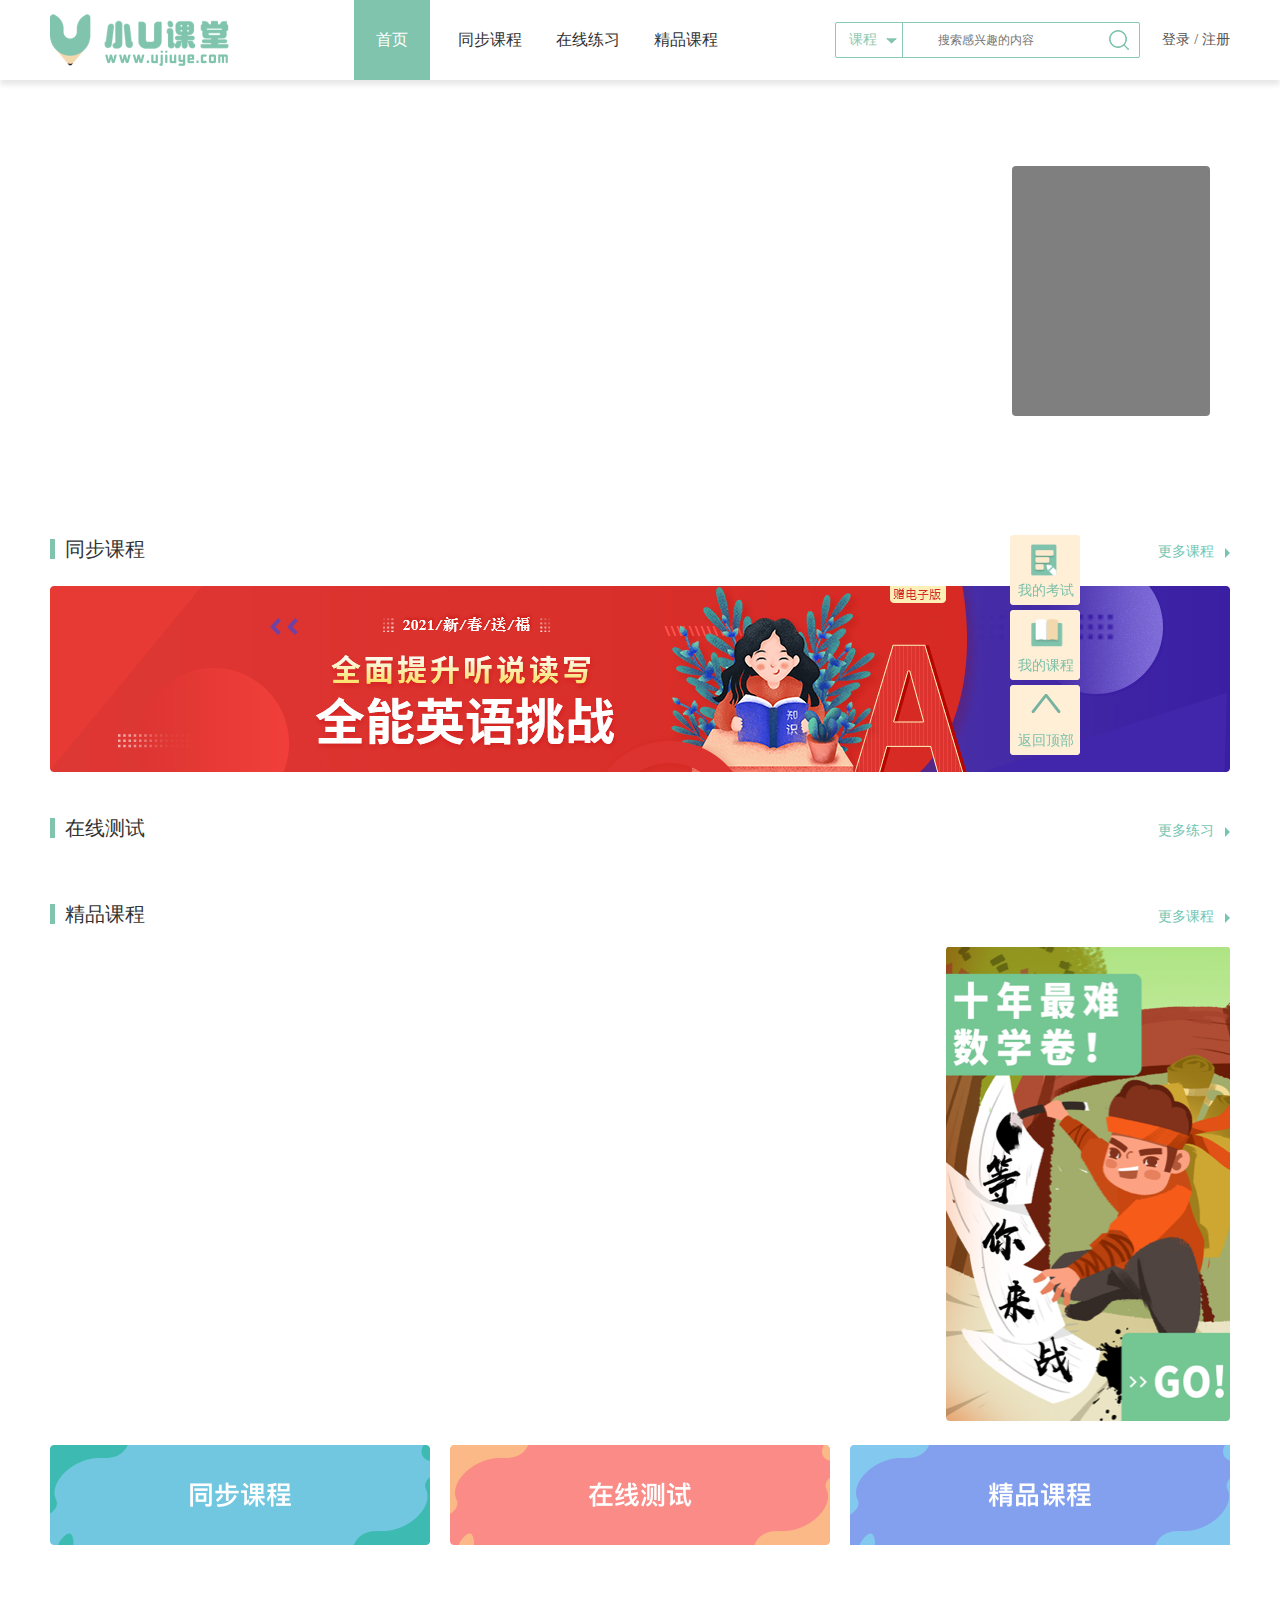
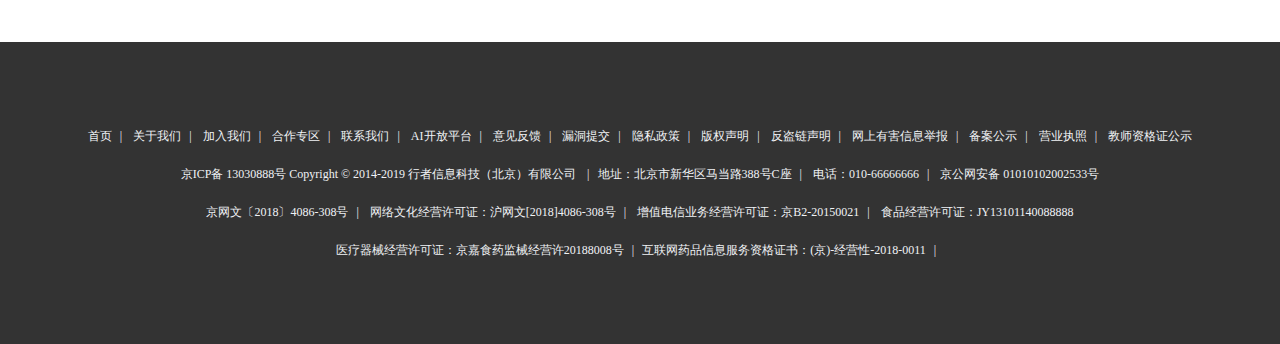
==== index.html @ e3e8c374 "首次提交" ====
<!DOCTYPE html>
<html lang="en">
<head>
    <meta charset="UTF-8">
    <meta http-equiv="X-UA-Compatible" content="IE=edge">
    <meta name="keywords" content="IT培训机构_大学生IT培训中心_靠谱IT培训学校推荐_优就业 ..">
    <meta name="description" content="优就业与百度合作提供0息贷款服务. 热门Java全栈开发课程零 ... 学员专享. 推荐就业; 全程面授; 免费食宿; 免息贷款; 免费试学; 中公购书补助; 网课赠送; 免费重修 ...">
    <meta name="viewport" content="width=device-width, initial-scale=1.0">
    <title>小U课题——首页</title>
    <link rel="icon" href="./bitbug_favicon.ico">
    <link rel="stylesheet" href="./CSS/reset.css">
    <link rel="stylesheet" href="./CSS/public.css">
    <link rel="stylesheet" href="./CSS/index.css">
    <link rel="stylesheet" href="./CSS/demo.css">
    <link rel="stylesheet" href="./CSS/reg.css">
    <script async="async" src="../小U课堂/JS/data.js"></script>
    <script async="async" src="../小U课堂/JS/ujiuye.js"></script>
    <script async="async" src="../小U课堂/JS/index.js"></script>
    <script async="async" src="./JS/login.js"></script>
    <style>
        .main_title2 ul li .txt .right {
            margin-top: 3px;
        }
    </style>
</head>
<body>
    <div class="headerLine">
        <!-- header public.css -->
        <div class="header">
            <div class="inner clearfix">
            <!-- logo图 -->
                <div class="logo fl">
                <h1 id="top">
                    <a href="#">
                    <img src="./images/logo.png" alt="logo">
                </a>
            </h1>
                </div>
            <!-- 右侧登录注册 -->
                <div class="login fr">
                    <div class="loginText">
                        <span class="login1">登录</span>
                        <span>/</span>
                        <span class="reg">注册</span>
                    </div>
                    <img src="./img/login/user.png" alt="user">
                    <div class="userlist">
                        <ul>
                            <li><a href="javascript:;">我是用户名</a></li>
                            <li><a href="javascript:;">课程中心</a></li>
                            <li><a href="javascript:;">订单中心</a></li>
                            <li><a href="javascript:;">资金管理</a></li>
                            <li><a href="./fourth.html">个人中心</a></li>
                            <li class="out"><a href="javascript:;">退出登陆</a></li>
                        </ul>
                    </div>
                </div>
            <!-- 导航栏 -->
                <div class="nav fl">
                <ul class="clearfix">
                    <li><a href="./index.html" class="active">首页</a></li>
                    <li><a href="./third.html">同步课程</a></li>
                    <li><a href="./second.html">在线练习</a></li>
                    <li><a href="./fifth.html">精品课程</a></li>
                </ul>
                </div>
            <!-- 搜索框 -->
                <form action="#" name="xxx" class="fr">
                    <select name="YYY" class="fl">
                        <option value="课程">课程</option>
                        <option value="课程">课程</option>
                    </select>
                    <input type="text" placeholder="搜索感兴趣的内容" class="fl">
                    <input type="submit" value="" class="fl">
                </form>
            </div>
        </div>
    </div>
    <!-- banner index.css -->
    <div class="banner inner">
        <ul class="banner_pic">
        </ul>
        <ul class="banner_title">
        </ul>
    </div>
    <!-- main index.css -->
    <div class="main clearfix">
        <!-- 同步课程 -->
        <div class="main_title" id="subject">
            <!-- 标题栏 -->
            <div class="title clearfix">
                <h2 class="fl">同步课程</h2>
                <a href="#" class="fr">更多课程</a>
            </div>
            <!-- 广告栏 -->
            <div class="main_banner1" class="clearfix">
                <ul class="syn_Oul clearfix">
                    <!-- <li>
                        <div class="pic">
                            <img src="./images/banner4.png" alt="banner4">
                            <span>人教版</span>
                            <div class="pic_bgd clearfix">
                                <p class="fl">1000人在学习</p>
                            </div>
                        </div> 
                        <div class="txt">
                            <div class="fl">
                                <h3>行政管理班</h3>
                                <span>23课时</span>
                            </div>
                            <div class="right fr">
                                <a href="#">免费学习</a>
                            </div>
                        </div>
                    </li> -->
                </ul>
            </div>
        </div>
        <!-- 广告图2 -->
        <div class="banner2">
            <img src="./images/横通.png" alt="banner2">
        </div>
        <!-- 在线测试 -->
        <div class="main_title main_title2" id="inlineText">
            <!-- 标题栏 -->
            <div class="title clearfix">
                <h2 class="fl">在线测试</h2>
                <a href="#" class="fr">更多练习</a>
            </div>
            <!-- 广告栏 -->
            <div class="main_banner1" class="clearfix">
                <ul class="test_Oul clearfix">
                    <!-- <li>
                        <div class="pic">
                            <img src="./images/图层 8.png" alt="banner4">
                            <span>人教版</span>
                            <div class="pic_bgd clearfix">
                                <p class="fl">1000人在学习</p>
                                <p class="fr">初一</p>
                            </div>
                        </div> 
                        <div class="txt">
                            <div class="fl">
                                <h3>行政管理班</h3>
                                <span>23课时</span>
                            </div>
                            <div class="right fr">
                                <a href="#">去考试</a>
                            </div>
                        </div>
                    </li> -->
                </ul>
            </div>
        </div>
        <!-- 精品课程 -->
        <div class="main_title3 clearfix">
            <div class="main_title">
                <!-- 标题栏 -->
                <div class="title clearfix">
                    <h2 class="fl">精品课程</h2>
                    <a href="#" class="fr">更多课程</a>
                </div>
                <!-- 广告栏 -->
                <div class="title_cont clearfix">
                    <div class="main_banner1 fl">
                        <ul class="good_Oul clearfix">
                            <!-- <li>
                                <div class="pic">
                                    <img src="./images/banner4.png" alt="banner6">
                                    <span>人教版</span>
                                </div> 
                                <div class="txt">
                                    <div class="fl">
                                        <h3>行政管理班</h3>
                                        <span>23课时</span>
                                    </div>
                                    <div class="right fr">
                                        <a href="#">免费学习</a>
                                    </div>
                                </div>
                            </li> -->
                        </ul>
                    </div>
                    <div class="cont2-right fr">
                        <img src="./images/图层 5.png" alt="banner5">
                    </div>
                </div>
            </div>
        </div>
        <!-- 底部锚点 -->
        <div class="main_down">
            <a href="#">
                <img src="./img/index/foot2.png" alt="锚点">
            </a>
            <a href="#" class="pic2">
                <img src="./img/index/foot3.png" alt="锚点">
            </a>
            <a href="#">
                <img src="./img/index/foot1.png" alt="锚点">
            </a>
        </div>
    </div>
    <!-- footer public.css -->
    <div class="footer">
        <div class="inner">
            <p>
                <a href="#">首页</a><span>|</span>
                <a href="#">关于我们</a><span>|</span>
                <a href="#">加入我们</a><span>|</span>
                <a href="#">合作专区</a><span>|</span>
                <a href="#">联系我们</a><span>|</span>
                <a href="#">AI开放平台</a><span>|</span>
                <a href="#">意见反馈</a><span>|</span>
                <a href="#">漏洞提交</a><span>|</span>
                <a href="#">隐私政策</a><span>|</span>
                <a href="#">版权声明</a><span>|</span>
                <a href="#">反盗链声明</a><span>|</span>
                <a href="#">网上有害信息举报</a><span>|</span>
                <a href="#">备案公示</a><span>|</span>
                <a href="#">营业执照</a><span>|</span>
                <a href="#">教师资格证公示</a>
            </p>
            <p>
                <a href="#">京ICP备 13030888号</a> 
                Copyright &copy; 2014-2019 行者信息科技（北京）有限公司
                <span>|</span>地址：北京市新华区马当路388号C座<span>|</span>
                电话：010-66666666<span>|</span>
                <a href="#">京公网安备 01010102002533号</a>
            </p>
            <p>
                <a href="#">京网文〔2018〕4086-308号</a><span>|</span>
                <a href="#">网络文化经营许可证：沪网文[2018]4086-308号</a><span>|</span>
                <a href="#">增值电信业务经营许可证：京B2-20150021</a><span>|</span>
                <a href="#">食品经营许可证：JY13101140088888</a>
            </p>
            <p>
                <a href="#">医疗器械经营许可证：京嘉食药监械经营许20188008号</a><span>|</span><a href="#">互联网药品信息服务资格证书：(京)-经营性-2018-0011</a><span>|</span>
            </p>
        </div>
    </div>
    <!-- 侧边栏 -->
    <div class="aside">
        <div class="test">
            <a href="#inlineText">我的考试</a>
            <img src="./images/icon1.png" alt="bgd">
        </div>
        <div class="sub">
            <img src="./images/icon2.png" alt="bgd">
            <a href="#subject">我的课程</a>
        </div>
        <div class="back">
            <img src="./images/icon3.png" alt="bgd">
            <a href="#top">返回顶部</a>
        </div>
    </div>

    <!-- 登录 -->
    <div class="bigbox big1" style="display: none;">
        <div class="box1 box">
            <div class="close fr">X</div>
            <h1>
                <a href="#">
                    <img src="./images/logo.png" alt="">
                </a>
            </h1>
            <div class="cont">
                <span class=" line line1"></span>
                <span class="cont1">使用手机号登录</span>
                <span class="line line2"></span>
            </div>
            <form action="#">
                <div class="inp1">
                    <input type="text" name="XXX" placeholder="请输入你的手机号">
                </div>
                <div class="inp2">
                    <input type="password" name="YYY" placeholder="请输入密码">
                    <span class="error">您输入的账号或密码不正确</span>
                </div>
                <div class="inp3">
                    <input type="submit" value="登录">
                </div>
            </form>
            <div class="tips clearfix">
                <a href="#" class="word1">忘记密码</a>
                <span>还没有账号？</span>
                <a href="#" class="word2">点击注册</a>
            </div>
            <div class="cont">
                <span class=" line line1"></span>
                <span class="cont1">使用第三方软件登录</span>
                <span class="line line2"></span>
            </div>
            <div class="pic">
                <a href="#"><span class="pic1"></span></a>
                <a href="#"><span class="pic2"></span></a>
                <a href="#"><span class="pic3"></span></a>
            </div>
        </div>
    </div>

    <!-- 注册 -->
    <div class="bigbox big2" style="display: none;">
        <div class="box2 box">
            <div class="close fr">X</div>
            <h1>
            <a href="#">
                <img src="./images/logo.png" alt="">
            </a>
            </h1>
            <div class="cont">
            <span class=" line line1"></span>
            <span class="cont1">使用手机号登录</span>
            <span class="line line2"></span>
            </div>
            <form action="#">
            <div class="inp1">
                <input type="text" name="XXX" placeholder="请输入你的手机号">
                <span>手机号格式错误，请重新输入！</span>
            </div>
            <div class="inp2">
                <input type="password" name="YYY" placeholder="请输入密码">
                <span>密码格式为6-12位字母加数字，请重新输入！</span>
            </div>
            <div class="inp2">
                <input type="password" name="YYY" placeholder="请再次输入密码">
                <span>密码两次输入不同请验证</span>
            </div>
            <div class="clearfix Div3">
                <input type="text" name="ZZZ" placeholder="请输入验证码" class="fl">
                <p class="fl yz">3Ut7</p>
                <span class="fl">验证码输入不正确</span>
            </div>
            <div class="inp3">
                <input type="submit" value="注册">
            </div>
            <div>
                <input type="checkbox" name="agree">
                <i>我同意《用户使用协议》</i>
                <i class="have">已有账号</i><a href="#">去登录</a>
            </div>
            </form>
        </div>
    </div>


    
</body>
</html>
---- CSS/public.css ----
@charset "UTF-8";

/* 顶部样式 */
.headerLine {
    min-width: 1180px;
    height: 80px;
    box-shadow: 0px 5px 5px 0px rgba(0, 0, 0, 0.09);
}

.inner {
    width: 1180px;
    margin: 0 auto;
}
/* logo样式 */
.header .logo {
    margin: 14px 125px 13px 0px;
}

/* 登录注册样式 */
.header .login {
    position: relative;
}

.header .login span{    
    font-size: 14px;
    font: 14px/80px "MicrosoftYaHei";
    color: #535353;
}

.header .login img {
    width: 50px;
    margin-top: 20px;
    display: none;
}

/* .header .login:hover .userlist {
    display: block;
} */

.header .login .userlist {
    width: 122px;
    height: 269px;
    background: url(../img/login/jx.png) no-repeat;
    background-size: cover;
    position: absolute;
    top: 65px;
    right: 0px;
    display: none;
    z-index: 99999;
  }

  .header .login .userlist ul {
    width: 122px;
    height: 100%;
    padding-top: 25px;
    margin-left: 0;
  }
  .header .login .userlist ul li {
    font-size: 16px;
    color: #333;
    line-height: 30px;
    height: 38px;
    text-align: center;
    width: 100%;
    cursor: pointer;
  }

  .header .login .userlist ul li a {
    color: #333;
    font-size: 16px;
  }

/* 导航栏样式 */
.header .nav ul li {
    float: left;
    margin-right: 22px;
}

.header .nav li .active {
    height: 80px;
    background-color: #80c4ae;
    color: #FFFFFF;
}

.header .nav li:last-child {
    margin-right: 0px;
}

.header .nav li a:hover {
    background-color: #80c4ae;
    color: #FFFFFF;
}

.header .nav ul li a {
    float: left;
    display: block;
    
    width: 76px;

    font: 16px/80px "MicrosoftYaHei";
    color: #333;
    text-align: center;
}


/* 搜索框 */
.header form {
    border: 1px solid #8AC9B5;
    border-radius: 2px;

    margin: 22px 22px 0 0px;
}

.header form select {
    border-right: 1px solid #8AC9B5;

    width: 67px;
    height: 34px;
    font: 14px/34px "MicrosoftYaHei";
    color: #8AC9B5;
    text-indent: 13px;

    background: url(../images/bgd1.png) no-repeat 50px 15px;
    appearance:none;
}

.header form input[placeholder] { 
    padding-right: 51px;

    font: 12px/34px "MicrosoftYaHei";
    color: #A9A9A9;
    text-indent: 35px;
}

.header form input[type=submit] {
    width: 30px;
    height: 34px;
    background: url(../images/bgd-2.png) no-repeat left;
}

/* 同步课程内容 */
.main_banner1 ul {
    margin-right: -20px;
}

.main_banner1 ul li {
    position: relative;
    float: left;

    margin-right: 20px;    
    margin-bottom: 21px;

    background-color: #F8F8F8;
    border-radius: 3px;
    box-shadow: 0 5px 5px 0 rgba(0, 0, 0, .3);
}

/* .main_banner1 ul .margin_right20{
} */

.main_banner1 ul li .pic span {
    position: absolute;
    left: 0px;

    width: 71px;
    height: 33px;
    background-color: rgba(0, 0, 0, .3);
    border-bottom-right-radius: 9px;

    font: 12px/33px "MicrosoftYaHei";
    color: #FFFFFF;
    text-align: center;
}

.main_banner1 ul li .pic .pic_bgd {
    position: absolute;
    top: 130px;

    width: 100%;
    height: 33px;

    background-color: rgba(0, 0, 0, .3);
}

.main_banner1 ul li .pic p {
    font: 12px/33px "MicrosoftYaHei";
    color: #FFFFFF;
    text-indent: 16px;
}

.main_banner1 ul li .txt h3 {
    margin-left: 10px;
    font: 14px/38px "MicrosoftYaHei";
    color: #565656;
}

.main_banner1 ul li .txt span {
    display: block;
    margin-left: 9px;
    margin-bottom: 11px;
    font: 12px "MicrosoftYaHei";
    color: #565656;
}

.main_banner1 ul li .txt .right {
    margin-top: 15px;
    margin-right: 10px;

    /* width: 87px; */
    height: 31px;
    background-color: rgb(116, 198, 179);
    border-radius: 2px;
}

.main_banner1 ul li .txt .right a {
    display: block;

    font: 15px/31px "MicrosoftYaHei";
    color: #FFFFFF;
    padding: 0 15px;
    text-align: center;
}

/* 底部样式 */
.footer {
    padding: 75px 0;
    
    background-color: #333;
    text-align: center;
}


.footer p,a {
    font-size: 12px;
    font-family: "SimSun";
    color: #F0F2F5;
    line-height: 38px;
}

.footer span {
    padding:0 8px;
}
---- CSS/index.css ----
@charset "UTF-8";

/* ==========轮播图============ */       
.banner {
    position: relative;

    margin-top: 36px;
    margin-bottom: 30px;

    height: 350px;
}

.banner_pic>li {
    position: absolute;
    opacity: 0;
}

.banner_title {
    width: 198px;
    height: 250px;
    background: #000000;
    border-radius: 4px;
    opacity: 0.5;
    position: absolute;
    right: 20px;
    top: 50px;
    line-height: 20px;
    box-sizing: border-box;
    padding-top: 29px;
}

.banner_title>li {
    padding-left: 33px;
    height: 20px;
    font-size: 14px;
    font-weight: 600;
    color: #E4E4E4;
    line-height: 20px;
    margin-bottom: 14px;
    cursor: pointer;
}

.banner_title>.active {
    background: url(../img/index/left.png) no-repeat 20px 5px;
    color: #7effde;
}
/* ======================================== */       

/* ================同步课程=============== */
/* 同步课程标题栏 */
.main {
    width: 1180px;
    margin: 0 auto;
    margin-top: 5px;

}
.main_title {   
    padding-top: 20px;
}

.main_title .title h2 {
    font: 20px/66px "MicrosoftYaHei";
    color: #333333;
}

.main_title .title h2:before {
    content: "";
    display: block;
    float: left;

    margin-right: 10px;
    margin-top: 23px;
    width: 5px;
    height: 20px;
    background-color: #80C4AE
}

.main_title .title a {
    display: block;
    /* 距离h2设置行高6像素 */
    padding-top: 6px;

    font: 14px/60px "MicrosoftYaHei";
    color: #74C6B3;
}

.main_title .title a:after {
    content: "";
    display: block;
    float: right;

    margin-top: 26px;
    margin-left: 11px;
    
    border-top: 5px solid transparent;
    border-bottom: 5px solid transparent;
    border-left: 5px solid #74C6B3;
}



/* 广告图2 */
.banner2 {
    margin-top: 4px;
    margin-bottom: 3px;
}
.banner2 img {
    height: 186px;
}

/* 在线测试 */
.main_banner1 ul li .pic .pic_bgd .fr:last-child {
    content: "";
    display: block;
    font: 12px/33px "MicrosoftYaHei";
    color: #FFFFFF;
    padding-right: 18px;
}



/* 精品课程 */
.main_title3 .title_cont .main_banner1{
    width: 877px;
} 

.main_title3 .title_cont .good_Oul {
    margin-right: -18px;
} 

.main_title3 .title_cont .good_Oul li{
    margin-right: 18px;
} 

.main_title3 .title_cont .good_Oul li .pic img{
    width: 280px;
    height: 160px;
} 

.main_title3 .title_cont .cont2-right {
    height: 474px;
}

.main_down {
    margin-bottom: 97px;
}

.main_down a {
    display: inline-block;
    padding-top: 24px;
    width: 380px;
}

.main_down img {
    width: 380px;
}

.main_down .pic2 {
    margin: 0 16px;
}

/* 侧边栏 */
.aside {
    position: fixed;
    top: 535px;
    right: 200px;
}

.aside div {
    margin-bottom: 5px;

    width: 70px;
    height: 70px;
}

.aside .test,.sub,.back {
    position: relative;
    background: url(../images/icon_1.png) no-repeat;
}

.aside .test img,.sub img,.back img {
    position: absolute;
    top: 9px;
    left: 21px;
}

.aside .test a,.sub a,.back a {
    display: inline-block;
    position: absolute;
    top: 47px;
    left: 8px;

    font: 14px "MicrosoftYaHei";
    color: #7DC0AB;
}
---- CSS/demo.css ----
@charset "UTF-8";

.box {
    width: 484px;
    height: 524px;
    position: absolute;
    top: 0;
    bottom: 0;
    left: 0;
    right: 0;
    margin: auto;
    background-color: #fff;
    z-index: 2;
}
/* 一、logo部分 */
.box h1 {
    margin: 25px 174px 50px;
}

.box h1 img {
    width: 135px;
}

.box .cont {
    position: relative;
}

.box .cont1 {
    font-size: 17px;
    font-family: "微软雅黑";
    color: #333333;  

    padding-left: 165px;
}

.box .line {
    display: inline-block;
    width: 106px;
    height: 1px;
    background: #ececec; 
}

.box .line1{
    position: absolute;
    top: 9px;
    left: 0;

    margin-left: 16px;
}

.box .line2 {
    position: absolute;
    top: 9px;
    left: 348px;

    margin-right: 16px;
}

/* 表单部分 */
.box form input {
    width: 300px;
    height: 39px;

    border: 1px solid #80c4ae;
    border-radius: 3px;

    margin: 0 92px;
}

.box form .inp1 input{
    text-indent: 2em;

    margin-top: 25px;
}

.box form .inp2 input{
    text-indent: 2em;

    margin-top: 21px;
}

.box form .inp3 input{
    background-color: #74c6b3;

    margin-bottom: 13px;
}

.box form .inp3 input[value] {
    font-size: 15px;
    font-family: "微软雅黑";
    color: #fff;
}

.box form .error {
    visibility:hidden;
    margin-left: 150px;

    line-height: 23px;
    text-align: center;
    font-size: 15px;
    font-family: "微软雅黑";
    color: #f00;
}

/* 提示信息 */
.box .tips {
    position: relative;

    margin: 0 92px 43px;
}

.box .tips a {
    font-size: 11px;
    font-family: "微软雅黑";
    color: #74c6b3;
}

.box .tips .word1 {
    float: left;
}

.box .tips .word2 {
    float: right;
}

.box .tips span {
    float: left;
    position: absolute;
    top: 13px;
    left: 180px;

    font-size: 11px;
    font-family: "微软雅黑";
    color: #000;
}

/* 图标链接部分 */
.box .pic {
    margin: 27px 158px 0px;
    padding-bottom: 40px;
}

.box .pic span {
    display: inline-block;
   
    width: 37px;
    height: 36px;
    margin-left: 16px;
    
    background-image: url(../images/css_sprites.png);
    background-repeat: no-repeat;
}

.box .pic .pic1 {
    background-position: -10px -10px;
    
}

.box .pic .pic2 {
    background-position: -66px -10px;
}

.box .pic .pic3 {
    background-position: -122px -10px;
}
---- CSS/reg.css ----
@charset "UTF-8";

body,html {
    width:100%;
    height: 100%;
}
.bigbox {
    position: fixed;
    top: 0;
    bottom: 0;
    left: 0;
    right: 0;

    width:100%;
    height: 100%;
    background-color: rgba(0,0,0,.3);
}

.box2 h1 {
    margin-bottom: 31px;
}

.box2  input {
    margin-top: 0px !important;
}

.box2 form span {
    color: #f00;
    display: none;
}

.box2 form div:nth-child(1) {
    margin-top: 25px;
}

.box2 form div:nth-child(4) input {
    width: 148px;
    text-indent: 23px;
    margin-left: 92px;
    margin-right: 27px;
}

.box2 form div {
    text-align: center;
    margin-bottom: 20px;
}

.box2 form div p {
    margin-left: 126px;
    font: 11px/30px "微软雅黑";
    color: #cbcbcb;
}

.box2 form div:last-child {
    text-align: unset;
}

.box2 form div:last-child input{
    margin-right: 9px;
    width: 16px;
    height: 16px;
    vertical-align: middle;
}

.box2 form div:last-child span {
    margin-right: 53px;
    font: 11px/20px "微软雅黑";
    color: #cccccc;
}

.box2 form div:last-child .have {
    margin-right: 8px;
    color: #585858;
}

.box2 form div:last-child a {
    font: 11px/20px "微软雅黑" ;
    color: #7ac9b6;
}

.box2 .Div3 {
    position: relative;
}

.box .Div3 span {
    position: absolute;
    left: 110px;
    top: 43px;
}

.box2 .Div3 .yz {
    margin-left: 20px;
    width: 90px;
    height: 39px;
    background-color: #ccc;
    color: #000;
    font-size: 25px;
    line-height: 39px;
}

.box .close {
    margin-top: 10px;
    margin-right: 10px;
}
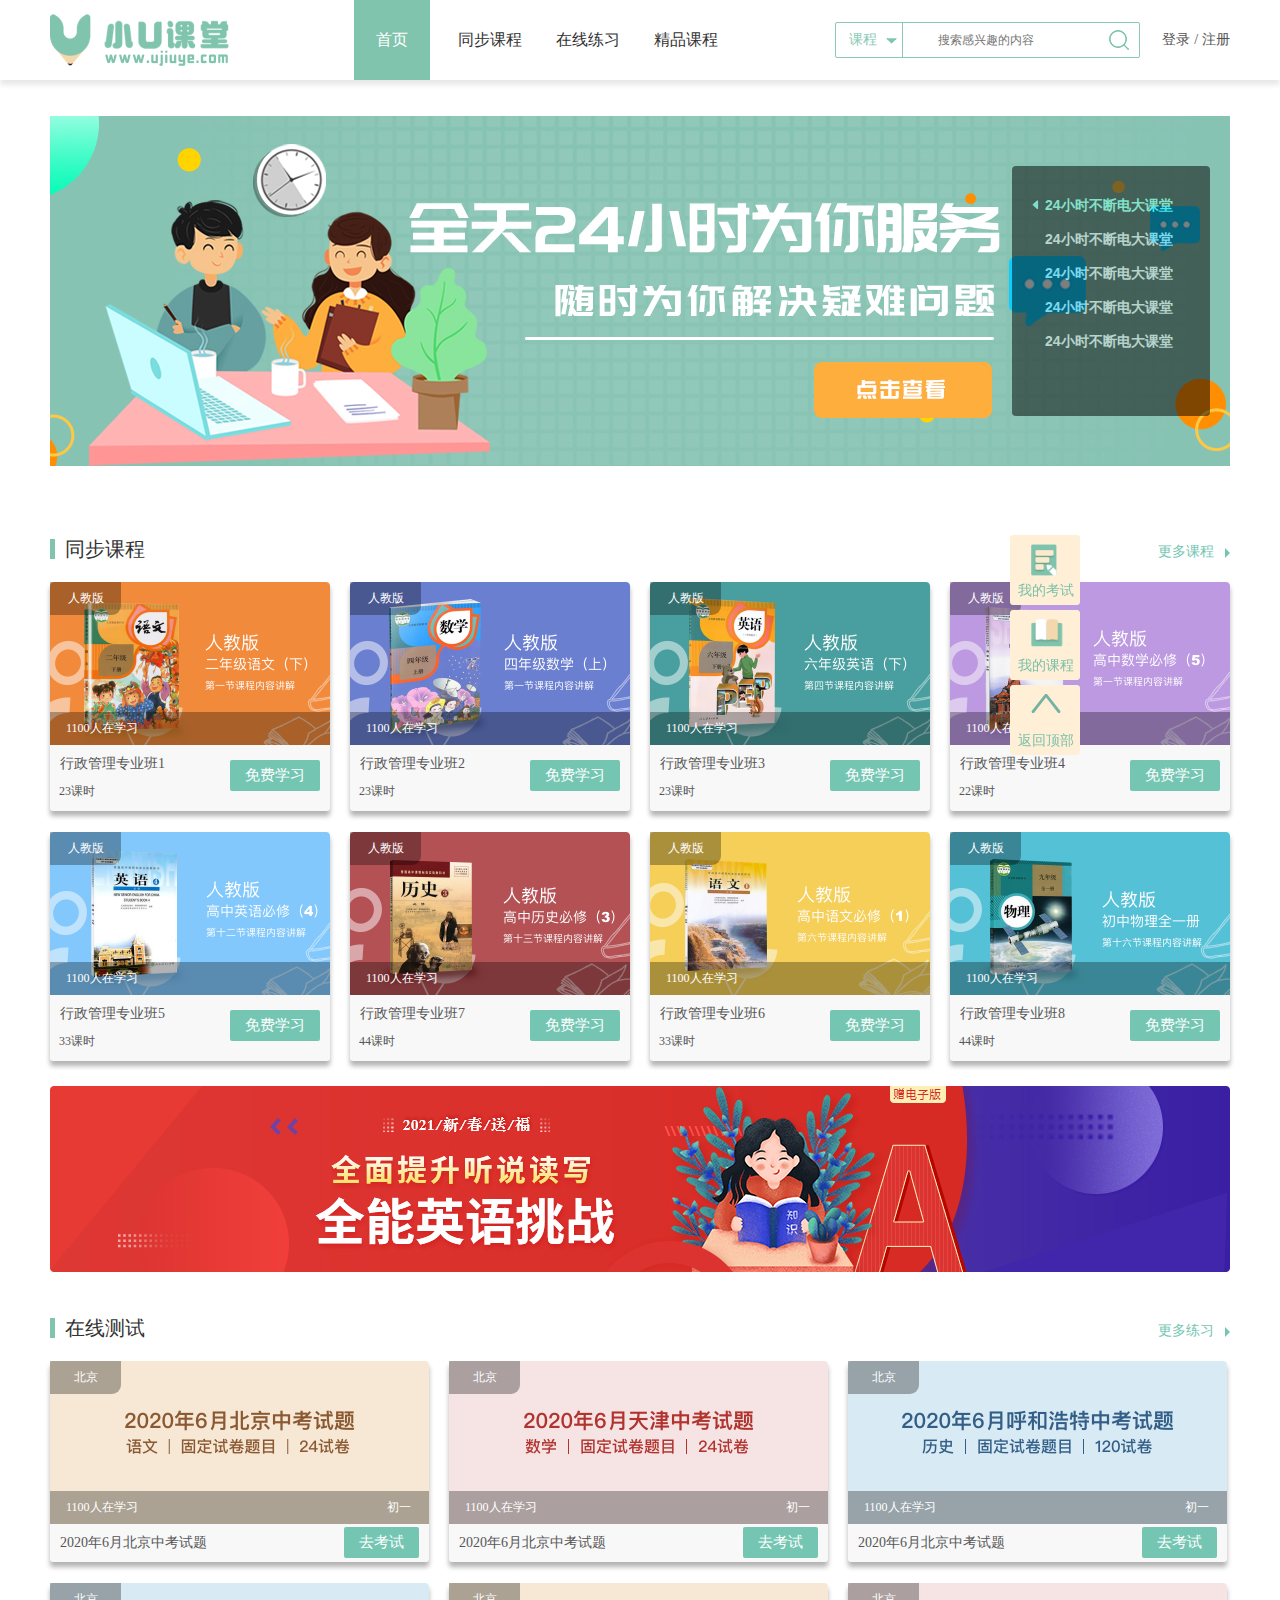
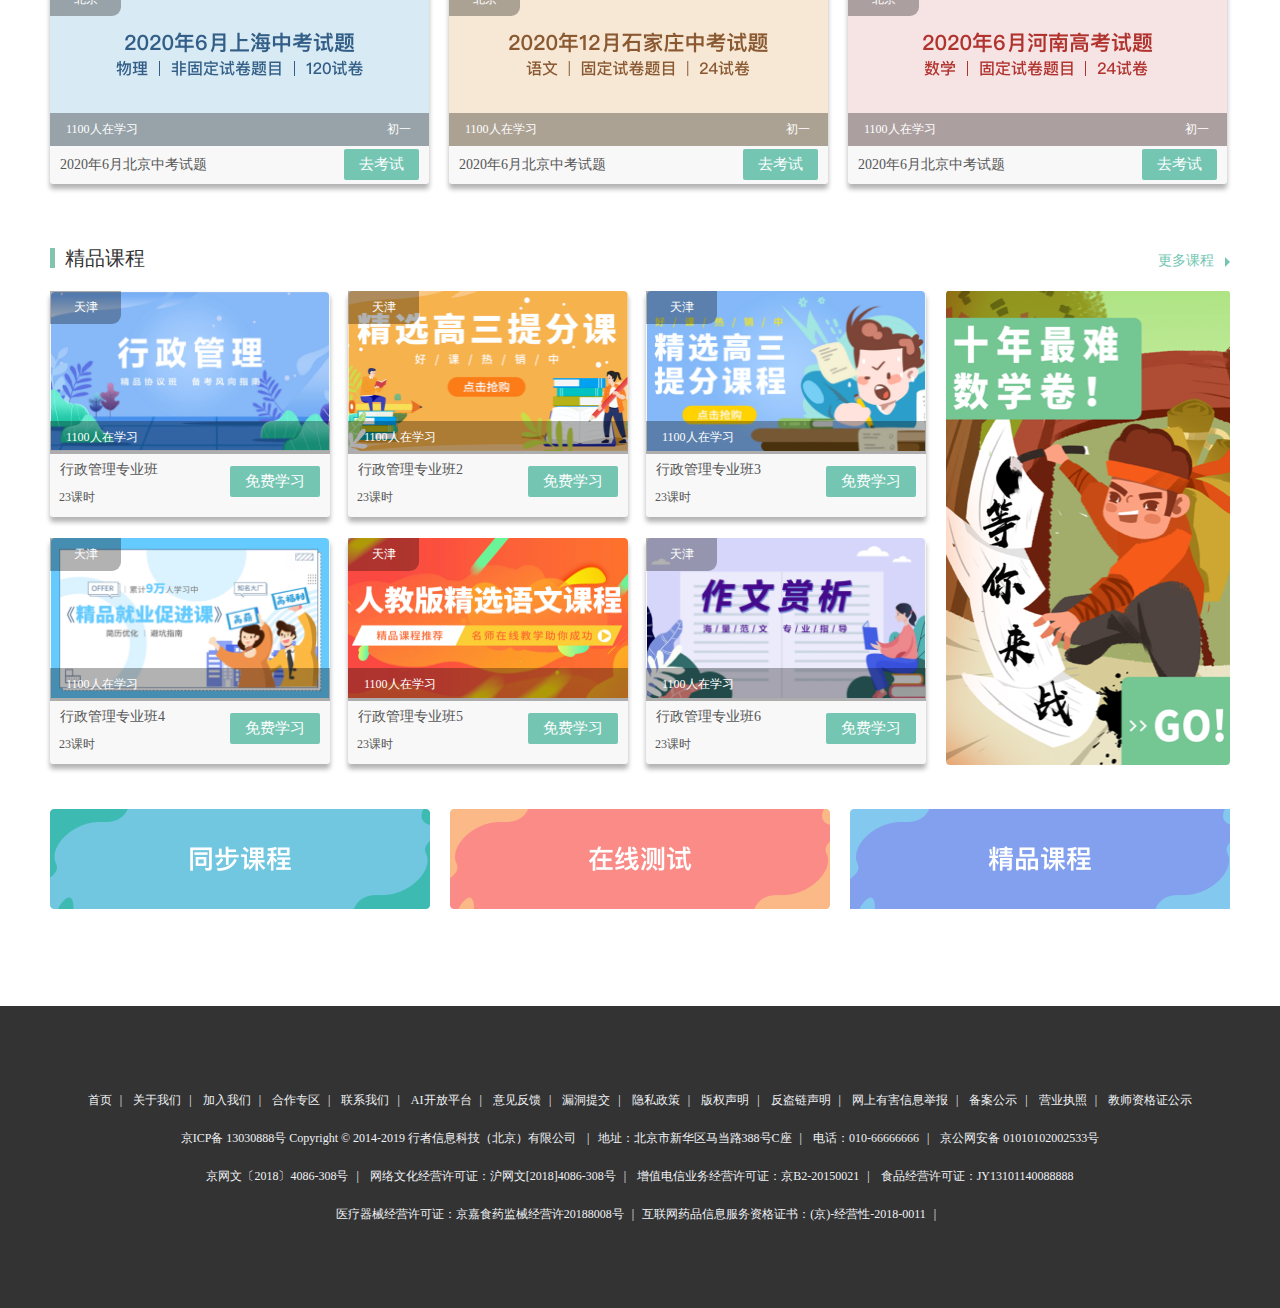
==== commit 829973ee: "二次提交，修改js跳转链接问题" ====
--- a/index.html
+++ b/index.html
@@ -1,101 +1,105 @@
 <!DOCTYPE html>
 <html lang="en">
-<head>
-    <meta charset="UTF-8">
-    <meta http-equiv="X-UA-Compatible" content="IE=edge">
-    <meta name="keywords" content="IT培训机构_大学生IT培训中心_靠谱IT培训学校推荐_优就业 ..">
-    <meta name="description" content="优就业与百度合作提供0息贷款服务. 热门Java全栈开发课程零 ... 学员专享. 推荐就业; 全程面授; 免费食宿; 免息贷款; 免费试学; 中公购书补助; 网课赠送; 免费重修 ...">
-    <meta name="viewport" content="width=device-width, initial-scale=1.0">
+  <head>
+    <meta charset="UTF-8" />
+    <meta http-equiv="X-UA-Compatible" content="IE=edge" />
+    <meta
+      name="keywords"
+      content="IT培训机构_大学生IT培训中心_靠谱IT培训学校推荐_优就业 .."
+    />
+    <meta
+      name="description"
+      content="优就业与百度合作提供0息贷款服务. 热门Java全栈开发课程零 ... 学员专享. 推荐就业; 全程面授; 免费食宿; 免息贷款; 免费试学; 中公购书补助; 网课赠送; 免费重修 ..."
+    />
+    <meta name="viewport" content="width=device-width, initial-scale=1.0" />
     <title>小U课题——首页</title>
-    <link rel="icon" href="./bitbug_favicon.ico">
-    <link rel="stylesheet" href="./CSS/reset.css">
-    <link rel="stylesheet" href="./CSS/public.css">
-    <link rel="stylesheet" href="./CSS/index.css">
-    <link rel="stylesheet" href="./CSS/demo.css">
-    <link rel="stylesheet" href="./CSS/reg.css">
-    <script async="async" src="../小U课堂/JS/data.js"></script>
-    <script async="async" src="../小U课堂/JS/ujiuye.js"></script>
-    <script async="async" src="../小U课堂/JS/index.js"></script>
+    <link rel="icon" href="./bitbug_favicon.ico" />
+    <link rel="stylesheet" href="./CSS/reset.css" />
+    <link rel="stylesheet" href="./CSS/public.css" />
+    <link rel="stylesheet" href="./CSS/index.css" />
+    <link rel="stylesheet" href="./CSS/demo.css" />
+    <link rel="stylesheet" href="./CSS/reg.css" />
+    <script async="async" src="./JS/data.js"></script>
+    <script async="async" src="./JS/ujiuye.js"></script>
+    <script async="async" src="./JS/index.js"></script>
     <script async="async" src="./JS/login.js"></script>
     <style>
-        .main_title2 ul li .txt .right {
-            margin-top: 3px;
-        }
+      .main_title2 ul li .txt .right {
+        margin-top: 3px;
+      }
     </style>
-</head>
-<body>
+  </head>
+  <body>
     <div class="headerLine">
-        <!-- header public.css -->
-        <div class="header">
-            <div class="inner clearfix">
-            <!-- logo图 -->
-                <div class="logo fl">
-                <h1 id="top">
-                    <a href="#">
-                    <img src="./images/logo.png" alt="logo">
-                </a>
+      <!-- header public.css -->
+      <div class="header">
+        <div class="inner clearfix">
+          <!-- logo图 -->
+          <div class="logo fl">
+            <h1 id="top">
+              <a href="#">
+                <img src="./images/logo.png" alt="logo" />
+              </a>
             </h1>
-                </div>
-            <!-- 右侧登录注册 -->
-                <div class="login fr">
-                    <div class="loginText">
-                        <span class="login1">登录</span>
-                        <span>/</span>
-                        <span class="reg">注册</span>
-                    </div>
-                    <img src="./img/login/user.png" alt="user">
-                    <div class="userlist">
-                        <ul>
-                            <li><a href="javascript:;">我是用户名</a></li>
-                            <li><a href="javascript:;">课程中心</a></li>
-                            <li><a href="javascript:;">订单中心</a></li>
-                            <li><a href="javascript:;">资金管理</a></li>
-                            <li><a href="./fourth.html">个人中心</a></li>
-                            <li class="out"><a href="javascript:;">退出登陆</a></li>
-                        </ul>
-                    </div>
-                </div>
-            <!-- 导航栏 -->
-                <div class="nav fl">
-                <ul class="clearfix">
-                    <li><a href="./index.html" class="active">首页</a></li>
-                    <li><a href="./third.html">同步课程</a></li>
-                    <li><a href="./second.html">在线练习</a></li>
-                    <li><a href="./fifth.html">精品课程</a></li>
-                </ul>
-                </div>
-            <!-- 搜索框 -->
-                <form action="#" name="xxx" class="fr">
-                    <select name="YYY" class="fl">
-                        <option value="课程">课程</option>
-                        <option value="课程">课程</option>
-                    </select>
-                    <input type="text" placeholder="搜索感兴趣的内容" class="fl">
-                    <input type="submit" value="" class="fl">
-                </form>
+          </div>
+          <!-- 右侧登录注册 -->
+          <div class="login fr">
+            <div class="loginText">
+              <span class="login1">登录</span>
+              <span>/</span>
+              <span class="reg">注册</span>
             </div>
-        </div>
+            <img src="./img/login/user.png" alt="user" />
+            <div class="userlist">
+              <ul>
+                <li><a href="javascript:;">我是用户名</a></li>
+                <li><a href="javascript:;">课程中心</a></li>
+                <li><a href="javascript:;">订单中心</a></li>
+                <li><a href="javascript:;">资金管理</a></li>
+                <li><a href="./fourth.html">个人中心</a></li>
+                <li class="out"><a href="javascript:;">退出登陆</a></li>
+              </ul>
+            </div>
+          </div>
+          <!-- 导航栏 -->
+          <div class="nav fl">
+            <ul class="clearfix">
+              <li><a href="./index.html" class="active">首页</a></li>
+              <li><a href="./third.html">同步课程</a></li>
+              <li><a href="./second.html">在线练习</a></li>
+              <li><a href="./fifth.html">精品课程</a></li>
+            </ul>
+          </div>
+          <!-- 搜索框 -->
+          <form action="#" name="xxx" class="fr">
+            <select name="YYY" class="fl">
+              <option value="课程">课程</option>
+              <option value="课程">课程</option>
+            </select>
+            <input type="text" placeholder="搜索感兴趣的内容" class="fl" />
+            <input type="submit" value="" class="fl" />
+          </form>
+        </div>
+      </div>
     </div>
     <!-- banner index.css -->
     <div class="banner inner">
-        <ul class="banner_pic">
-        </ul>
-        <ul class="banner_title">
-        </ul>
+      <ul class="banner_pic"></ul>
+      <ul class="banner_title"></ul>
     </div>
     <!-- main index.css -->
     <div class="main clearfix">
-        <!-- 同步课程 -->
-        <div class="main_title" id="subject">
-            <!-- 标题栏 -->
-            <div class="title clearfix">
-                <h2 class="fl">同步课程</h2>
-                <a href="#" class="fr">更多课程</a>
-            </div>
-            <!-- 广告栏 -->
-            <div class="main_banner1" class="clearfix">
-                <ul class="syn_Oul clearfix">
-                    <!-- <li>
+      <!-- 同步课程 -->
+      <div class="main_title" id="subject">
+        <!-- 标题栏 -->
+        <div class="title clearfix">
+          <h2 class="fl">同步课程</h2>
+          <a href="#" class="fr">更多课程</a>
+        </div>
+        <!-- 广告栏 -->
+        <div class="main_banner1" class="clearfix">
+          <ul class="syn_Oul clearfix">
+            <!-- <li>
                         <div class="pic">
                             <img src="./images/banner4.png" alt="banner4">
                             <span>人教版</span>
@@ -113,24 +117,24 @@
                             </div>
                         </div>
                     </li> -->
-                </ul>
-            </div>
-        </div>
-        <!-- 广告图2 -->
-        <div class="banner2">
-            <img src="./images/横通.png" alt="banner2">
-        </div>
-        <!-- 在线测试 -->
-        <div class="main_title main_title2" id="inlineText">
-            <!-- 标题栏 -->
-            <div class="title clearfix">
-                <h2 class="fl">在线测试</h2>
-                <a href="#" class="fr">更多练习</a>
-            </div>
-            <!-- 广告栏 -->
-            <div class="main_banner1" class="clearfix">
-                <ul class="test_Oul clearfix">
-                    <!-- <li>
+          </ul>
+        </div>
+      </div>
+      <!-- 广告图2 -->
+      <div class="banner2">
+        <img src="./images/横通.png" alt="banner2" />
+      </div>
+      <!-- 在线测试 -->
+      <div class="main_title main_title2" id="inlineText">
+        <!-- 标题栏 -->
+        <div class="title clearfix">
+          <h2 class="fl">在线测试</h2>
+          <a href="#" class="fr">更多练习</a>
+        </div>
+        <!-- 广告栏 -->
+        <div class="main_banner1" class="clearfix">
+          <ul class="test_Oul clearfix">
+            <!-- <li>
                         <div class="pic">
                             <img src="./images/图层 8.png" alt="banner4">
                             <span>人教版</span>
@@ -149,22 +153,22 @@
                             </div>
                         </div>
                     </li> -->
-                </ul>
-            </div>
-        </div>
-        <!-- 精品课程 -->
-        <div class="main_title3 clearfix">
-            <div class="main_title">
-                <!-- 标题栏 -->
-                <div class="title clearfix">
-                    <h2 class="fl">精品课程</h2>
-                    <a href="#" class="fr">更多课程</a>
-                </div>
-                <!-- 广告栏 -->
-                <div class="title_cont clearfix">
-                    <div class="main_banner1 fl">
-                        <ul class="good_Oul clearfix">
-                            <!-- <li>
+          </ul>
+        </div>
+      </div>
+      <!-- 精品课程 -->
+      <div class="main_title3 clearfix">
+        <div class="main_title">
+          <!-- 标题栏 -->
+          <div class="title clearfix">
+            <h2 class="fl">精品课程</h2>
+            <a href="#" class="fr">更多课程</a>
+          </div>
+          <!-- 广告栏 -->
+          <div class="title_cont clearfix">
+            <div class="main_banner1 fl">
+              <ul class="good_Oul clearfix">
+                <!-- <li>
                                 <div class="pic">
                                     <img src="./images/banner4.png" alt="banner6">
                                     <span>人教版</span>
@@ -179,170 +183,172 @@
                                     </div>
                                 </div>
                             </li> -->
-                        </ul>
-                    </div>
-                    <div class="cont2-right fr">
-                        <img src="./images/图层 5.png" alt="banner5">
-                    </div>
-                </div>
+              </ul>
             </div>
-        </div>
-        <!-- 底部锚点 -->
-        <div class="main_down">
-            <a href="#">
-                <img src="./img/index/foot2.png" alt="锚点">
-            </a>
-            <a href="#" class="pic2">
-                <img src="./img/index/foot3.png" alt="锚点">
-            </a>
-            <a href="#">
-                <img src="./img/index/foot1.png" alt="锚点">
-            </a>
-        </div>
+            <div class="cont2-right fr">
+              <img src="./images/图层 5.png" alt="banner5" />
+            </div>
+          </div>
+        </div>
+      </div>
+      <!-- 底部锚点 -->
+      <div class="main_down">
+        <a href="#">
+          <img src="./img/index/foot2.png" alt="锚点" />
+        </a>
+        <a href="#" class="pic2">
+          <img src="./img/index/foot3.png" alt="锚点" />
+        </a>
+        <a href="#">
+          <img src="./img/index/foot1.png" alt="锚点" />
+        </a>
+      </div>
     </div>
     <!-- footer public.css -->
     <div class="footer">
-        <div class="inner">
-            <p>
-                <a href="#">首页</a><span>|</span>
-                <a href="#">关于我们</a><span>|</span>
-                <a href="#">加入我们</a><span>|</span>
-                <a href="#">合作专区</a><span>|</span>
-                <a href="#">联系我们</a><span>|</span>
-                <a href="#">AI开放平台</a><span>|</span>
-                <a href="#">意见反馈</a><span>|</span>
-                <a href="#">漏洞提交</a><span>|</span>
-                <a href="#">隐私政策</a><span>|</span>
-                <a href="#">版权声明</a><span>|</span>
-                <a href="#">反盗链声明</a><span>|</span>
-                <a href="#">网上有害信息举报</a><span>|</span>
-                <a href="#">备案公示</a><span>|</span>
-                <a href="#">营业执照</a><span>|</span>
-                <a href="#">教师资格证公示</a>
-            </p>
-            <p>
-                <a href="#">京ICP备 13030888号</a> 
-                Copyright &copy; 2014-2019 行者信息科技（北京）有限公司
-                <span>|</span>地址：北京市新华区马当路388号C座<span>|</span>
-                电话：010-66666666<span>|</span>
-                <a href="#">京公网安备 01010102002533号</a>
-            </p>
-            <p>
-                <a href="#">京网文〔2018〕4086-308号</a><span>|</span>
-                <a href="#">网络文化经营许可证：沪网文[2018]4086-308号</a><span>|</span>
-                <a href="#">增值电信业务经营许可证：京B2-20150021</a><span>|</span>
-                <a href="#">食品经营许可证：JY13101140088888</a>
-            </p>
-            <p>
-                <a href="#">医疗器械经营许可证：京嘉食药监械经营许20188008号</a><span>|</span><a href="#">互联网药品信息服务资格证书：(京)-经营性-2018-0011</a><span>|</span>
-            </p>
-        </div>
+      <div class="inner">
+        <p>
+          <a href="#">首页</a><span>|</span> <a href="#">关于我们</a
+          ><span>|</span> <a href="#">加入我们</a><span>|</span>
+          <a href="#">合作专区</a><span>|</span> <a href="#">联系我们</a
+          ><span>|</span> <a href="#">AI开放平台</a><span>|</span>
+          <a href="#">意见反馈</a><span>|</span> <a href="#">漏洞提交</a
+          ><span>|</span> <a href="#">隐私政策</a><span>|</span>
+          <a href="#">版权声明</a><span>|</span> <a href="#">反盗链声明</a
+          ><span>|</span> <a href="#">网上有害信息举报</a><span>|</span>
+          <a href="#">备案公示</a><span>|</span> <a href="#">营业执照</a
+          ><span>|</span>
+          <a href="#">教师资格证公示</a>
+        </p>
+        <p>
+          <a href="#">京ICP备 13030888号</a>
+          Copyright &copy; 2014-2019 行者信息科技（北京）有限公司
+          <span>|</span>地址：北京市新华区马当路388号C座<span>|</span>
+          电话：010-66666666<span>|</span>
+          <a href="#">京公网安备 01010102002533号</a>
+        </p>
+        <p>
+          <a href="#">京网文〔2018〕4086-308号</a><span>|</span>
+          <a href="#">网络文化经营许可证：沪网文[2018]4086-308号</a
+          ><span>|</span> <a href="#">增值电信业务经营许可证：京B2-20150021</a
+          ><span>|</span>
+          <a href="#">食品经营许可证：JY13101140088888</a>
+        </p>
+        <p>
+          <a href="#">医疗器械经营许可证：京嘉食药监械经营许20188008号</a
+          ><span>|</span
+          ><a href="#">互联网药品信息服务资格证书：(京)-经营性-2018-0011</a
+          ><span>|</span>
+        </p>
+      </div>
     </div>
     <!-- 侧边栏 -->
     <div class="aside">
-        <div class="test">
-            <a href="#inlineText">我的考试</a>
-            <img src="./images/icon1.png" alt="bgd">
-        </div>
-        <div class="sub">
-            <img src="./images/icon2.png" alt="bgd">
-            <a href="#subject">我的课程</a>
-        </div>
-        <div class="back">
-            <img src="./images/icon3.png" alt="bgd">
-            <a href="#top">返回顶部</a>
-        </div>
+      <div class="test">
+        <a href="#inlineText">我的考试</a>
+        <img src="./images/icon1.png" alt="bgd" />
+      </div>
+      <div class="sub">
+        <img src="./images/icon2.png" alt="bgd" />
+        <a href="#subject">我的课程</a>
+      </div>
+      <div class="back">
+        <img src="./images/icon3.png" alt="bgd" />
+        <a href="#top">返回顶部</a>
+      </div>
     </div>
 
     <!-- 登录 -->
-    <div class="bigbox big1" style="display: none;">
-        <div class="box1 box">
-            <div class="close fr">X</div>
-            <h1>
-                <a href="#">
-                    <img src="./images/logo.png" alt="">
-                </a>
-            </h1>
-            <div class="cont">
-                <span class=" line line1"></span>
-                <span class="cont1">使用手机号登录</span>
-                <span class="line line2"></span>
-            </div>
-            <form action="#">
-                <div class="inp1">
-                    <input type="text" name="XXX" placeholder="请输入你的手机号">
-                </div>
-                <div class="inp2">
-                    <input type="password" name="YYY" placeholder="请输入密码">
-                    <span class="error">您输入的账号或密码不正确</span>
-                </div>
-                <div class="inp3">
-                    <input type="submit" value="登录">
-                </div>
-            </form>
-            <div class="tips clearfix">
-                <a href="#" class="word1">忘记密码</a>
-                <span>还没有账号？</span>
-                <a href="#" class="word2">点击注册</a>
-            </div>
-            <div class="cont">
-                <span class=" line line1"></span>
-                <span class="cont1">使用第三方软件登录</span>
-                <span class="line line2"></span>
-            </div>
-            <div class="pic">
-                <a href="#"><span class="pic1"></span></a>
-                <a href="#"><span class="pic2"></span></a>
-                <a href="#"><span class="pic3"></span></a>
-            </div>
-        </div>
+    <div class="bigbox big1" style="display: none">
+      <div class="box1 box">
+        <div class="close fr">X</div>
+        <h1>
+          <a href="#">
+            <img src="./images/logo.png" alt="" />
+          </a>
+        </h1>
+        <div class="cont">
+          <span class="line line1"></span>
+          <span class="cont1">使用手机号登录</span>
+          <span class="line line2"></span>
+        </div>
+        <form action="#">
+          <div class="inp1">
+            <input type="text" name="XXX" placeholder="请输入你的手机号" />
+          </div>
+          <div class="inp2">
+            <input type="password" name="YYY" placeholder="请输入密码" />
+            <span class="error">您输入的账号或密码不正确</span>
+          </div>
+          <div class="inp3">
+            <input type="submit" value="登录" />
+          </div>
+        </form>
+        <div class="tips clearfix">
+          <a href="#" class="word1">忘记密码</a>
+          <span>还没有账号？</span>
+          <a href="#" class="word2">点击注册</a>
+        </div>
+        <div class="cont">
+          <span class="line line1"></span>
+          <span class="cont1">使用第三方软件登录</span>
+          <span class="line line2"></span>
+        </div>
+        <div class="pic">
+          <a href="#"><span class="pic1"></span></a>
+          <a href="#"><span class="pic2"></span></a>
+          <a href="#"><span class="pic3"></span></a>
+        </div>
+      </div>
     </div>
 
     <!-- 注册 -->
-    <div class="bigbox big2" style="display: none;">
-        <div class="box2 box">
-            <div class="close fr">X</div>
-            <h1>
-            <a href="#">
-                <img src="./images/logo.png" alt="">
-            </a>
-            </h1>
-            <div class="cont">
-            <span class=" line line1"></span>
-            <span class="cont1">使用手机号登录</span>
-            <span class="line line2"></span>
-            </div>
-            <form action="#">
-            <div class="inp1">
-                <input type="text" name="XXX" placeholder="请输入你的手机号">
-                <span>手机号格式错误，请重新输入！</span>
-            </div>
-            <div class="inp2">
-                <input type="password" name="YYY" placeholder="请输入密码">
-                <span>密码格式为6-12位字母加数字，请重新输入！</span>
-            </div>
-            <div class="inp2">
-                <input type="password" name="YYY" placeholder="请再次输入密码">
-                <span>密码两次输入不同请验证</span>
-            </div>
-            <div class="clearfix Div3">
-                <input type="text" name="ZZZ" placeholder="请输入验证码" class="fl">
-                <p class="fl yz">3Ut7</p>
-                <span class="fl">验证码输入不正确</span>
-            </div>
-            <div class="inp3">
-                <input type="submit" value="注册">
-            </div>
-            <div>
-                <input type="checkbox" name="agree">
-                <i>我同意《用户使用协议》</i>
-                <i class="have">已有账号</i><a href="#">去登录</a>
-            </div>
-            </form>
-        </div>
-    </div>
-
-
-    
-</body>
-</html>+    <div class="bigbox big2" style="display: none">
+      <div class="box2 box">
+        <div class="close fr">X</div>
+        <h1>
+          <a href="#">
+            <img src="./images/logo.png" alt="" />
+          </a>
+        </h1>
+        <div class="cont">
+          <span class="line line1"></span>
+          <span class="cont1">使用手机号登录</span>
+          <span class="line line2"></span>
+        </div>
+        <form action="#">
+          <div class="inp1">
+            <input type="text" name="XXX" placeholder="请输入你的手机号" />
+            <span>手机号格式错误，请重新输入！</span>
+          </div>
+          <div class="inp2">
+            <input type="password" name="YYY" placeholder="请输入密码" />
+            <span>密码格式为6-12位字母加数字，请重新输入！</span>
+          </div>
+          <div class="inp2">
+            <input type="password" name="YYY" placeholder="请再次输入密码" />
+            <span>密码两次输入不同请验证</span>
+          </div>
+          <div class="clearfix Div3">
+            <input
+              type="text"
+              name="ZZZ"
+              placeholder="请输入验证码"
+              class="fl"
+            />
+            <p class="fl yz">3Ut7</p>
+            <span class="fl">验证码输入不正确</span>
+          </div>
+          <div class="inp3">
+            <input type="submit" value="注册" />
+          </div>
+          <div>
+            <input type="checkbox" name="agree" />
+            <i>我同意《用户使用协议》</i>
+            <i class="have">已有账号</i><a href="#">去登录</a>
+          </div>
+        </form>
+      </div>
+    </div>
+  </body>
+</html>
